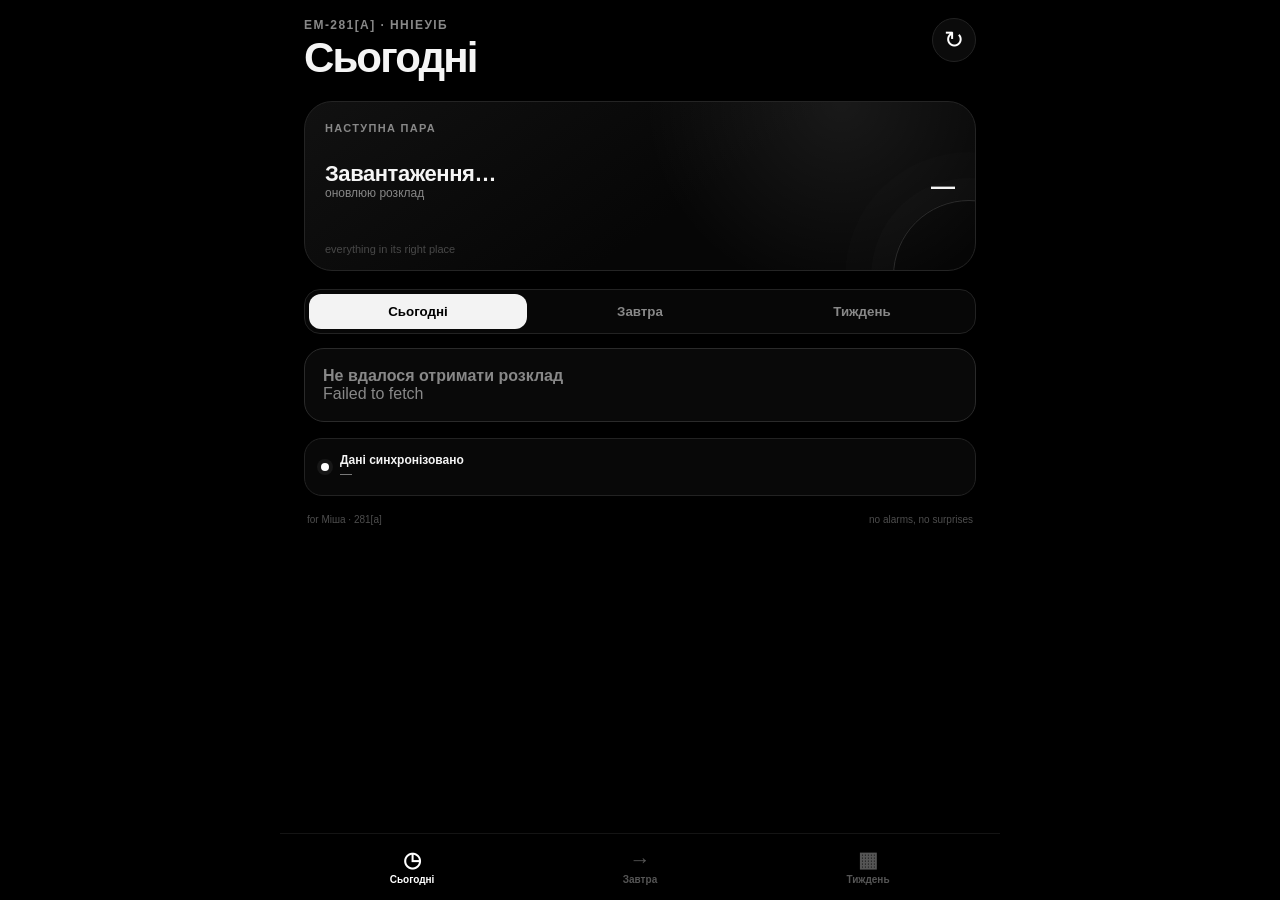
==== index.html @ ad5c4d09 "Add files via upload" ====
<!doctype html>
<html lang="uk"><head><meta charset="utf-8"><meta name="viewport" content="width=device-width,initial-scale=1,viewport-fit=cover"><meta name="theme-color" content="#000000"><meta name="apple-mobile-web-app-capable" content="yes"><meta name="apple-mobile-web-app-status-bar-style" content="black-translucent"><meta name="apple-mobile-web-app-title" content="ONTU"><title>ONTU Schedule</title><link rel="manifest" href="./manifest.json"><link rel="apple-touch-icon" href="./icons/icon-180.png"><link rel="stylesheet" href="./style.css"></head>
<body><main class="app"><header><div><div class="eyebrow">ЕМ-281[а] · ННІЕУіБ</div><h1 id="title">Сьогодні</h1></div><button id="refresh" class="round" aria-label="Оновити">↻</button></header>
<section class="hero"><div class="kicker">наступна пара</div><div class="heroRow"><div><div id="nextSubject" class="nextSubject">Завантаження…</div><div id="nextMeta" class="muted">оновлюю розклад</div></div><div id="nextTime" class="nextTime">—</div></div><div class="easter">everything in its right place</div></section>
<section id="weather" class="weather hidden"><div><b id="temp">—</b><span id="weatherText">Погода</span></div><span id="weatherExtra" class="muted"></span></section>
<div class="seg"><button class="active" data-view="today">Сьогодні</button><button data-view="tomorrow">Завтра</button><button data-view="week">Тиждень</button></div>
<section id="content"></section>
<section class="status"><span class="dot"></span><div><b>Дані синхронізовано</b><div id="updated" class="muted">—</div></div></section>
<footer><span>for Міша · 281[a]</span><span>no alarms, no surprises</span></footer></main>
<nav><button class="active" data-view="today"><span>◷</span>Сьогодні</button><button data-view="tomorrow"><span>→</span>Завтра</button><button data-view="week"><span>▦</span>Тиждень</button></nav>
<script src="./app.js" defer></script></body></html>
---- style.css ----
:root{--bg:#000;--card:#0b0b0b;--line:#222;--text:#f5f5f5;--muted:#888;--safe:env(safe-area-inset-bottom,0px)}*{box-sizing:border-box}html,body{margin:0;background:#000;color:var(--text);font-family:-apple-system,BlinkMacSystemFont,"SF Pro Display","SF Pro Text",Arial,sans-serif;-webkit-font-smoothing:antialiased}body{min-height:100vh}.app{width:min(720px,100%);margin:auto;padding:calc(18px + env(safe-area-inset-top,0px)) 18px calc(110px + var(--safe))}header{display:flex;justify-content:space-between;align-items:flex-start;margin-bottom:22px}.eyebrow{font-size:12px;letter-spacing:.12em;text-transform:uppercase;color:var(--muted);font-weight:700}h1{margin:5px 0 0;font-size:42px;line-height:1;letter-spacing:-.045em}.round{width:44px;height:44px;border-radius:50%;border:1px solid var(--line);background:#0b0b0b;color:#fff;font-size:24px}.hero{position:relative;overflow:hidden;border:1px solid #242424;border-radius:28px;background:radial-gradient(circle at 80% 0%,rgba(255,255,255,.08),transparent 35%),linear-gradient(145deg,#111,#060606 58%);padding:20px;min-height:170px}.hero:after{content:"";position:absolute;width:150px;height:150px;right:-70px;bottom:-82px;border:1px solid #2b2b2b;border-radius:50%;box-shadow:0 0 0 22px rgba(255,255,255,.012),0 0 0 48px rgba(255,255,255,.008)}.kicker{font-size:11px;letter-spacing:.12em;text-transform:uppercase;color:var(--muted);font-weight:700}.heroRow{display:flex;justify-content:space-between;align-items:flex-end;gap:14px;margin-top:28px}.nextSubject{font-size:22px;line-height:1.08;font-weight:800;letter-spacing:-.02em}.nextTime{font-size:24px;font-weight:800;white-space:nowrap}.easter{position:absolute;left:20px;bottom:15px;color:#484848;font-size:11px}.muted{color:var(--muted);font-size:12px}.weather{margin-top:12px;padding:15px 17px;border:1px solid var(--line);border-radius:20px;background:var(--card);display:flex;justify-content:space-between;align-items:center}.weather b{font-size:29px;margin-right:12px}.hidden{display:none!important}.seg{display:grid;grid-template-columns:repeat(3,1fr);gap:4px;margin:18px 0 14px;padding:4px;border:1px solid var(--line);border-radius:16px;background:#070707}.seg button{border:0;border-radius:12px;padding:10px 8px;background:transparent;color:var(--muted);font-weight:700}.seg button.active{background:#f3f3f3;color:#000}#content{display:grid;gap:10px}.dayHead{display:flex;justify-content:space-between;align-items:baseline;padding:8px 2px 4px}.dayHead h2{margin:0;font-size:19px}.dayHead span{color:#666;font-size:12px}.lesson{display:grid;grid-template-columns:56px minmax(0,1fr);gap:14px;padding:17px;border:1px solid var(--line);border-radius:20px;background:var(--card)}.lesson.current{border-color:#444;background:linear-gradient(90deg,rgba(255,255,255,.04),transparent 45%),var(--card)}.num strong{display:block;font-size:21px}.num span{font-size:10px;color:var(--muted);line-height:1.3}.top{display:flex;justify-content:space-between;gap:10px}.subject{font-size:16px;line-height:1.22;font-weight:750}.badge{flex:none;border:1px solid #2c2c2c;border-radius:999px;padding:5px 7px;color:#ccc;font-size:9px;text-transform:uppercase;font-weight:800}.meta{display:flex;flex-wrap:wrap;gap:7px 10px;margin-top:10px;color:var(--muted);font-size:12px}.zoom{display:inline-block;margin-top:12px;padding:8px 10px;border:1px solid #2a2a2a;border-radius:10px;color:#fff;text-decoration:none;font-size:12px;font-weight:700;background:#111}.empty{padding:44px 20px;text-align:center;border:1px dashed #242424;border-radius:20px;color:var(--muted)}.empty b{display:block;color:#fff;margin-bottom:7px}.empty small{display:block;margin-top:12px;color:#444}.status{display:flex;gap:11px;align-items:center;margin-top:16px;padding:14px 16px;border:1px solid var(--line);border-radius:18px;background:#080808;font-size:12px}.dot{width:8px;height:8px;background:#fff;border-radius:50%;box-shadow:0 0 0 4px rgba(255,255,255,.06)}footer{display:flex;justify-content:space-between;gap:12px;margin:18px 3px 0;color:#4d4d4d;font-size:10px}nav{position:fixed;left:50%;bottom:0;transform:translateX(-50%);width:min(720px,100%);display:grid;grid-template-columns:repeat(3,1fr);padding:10px 18px calc(10px + var(--safe));border-top:1px solid rgba(255,255,255,.08);background:rgba(0,0,0,.88);backdrop-filter:blur(22px);-webkit-backdrop-filter:blur(22px)}nav button{border:0;background:transparent;color:#555;display:grid;justify-items:center;gap:4px;padding:5px;font-size:10px;font-weight:700}nav button span{font-size:21px;line-height:1}nav button.active{color:#fff}.skeleton{height:98px;border-radius:20px;border:1px solid #161616;background:linear-gradient(90deg,#0a0a0a,#151515,#0a0a0a);background-size:200% 100%;animation:shimmer 1.2s infinite}@keyframes shimmer{to{background-position:-200% 0}}.error{padding:18px;border:1px solid #2a2a2a;border-radius:20px;background:#090909;color:var(--muted)}@media(min-width:700px){.app{padding-left:24px;padding-right:24px}.lesson{grid-template-columns:68px minmax(0,1fr)}}
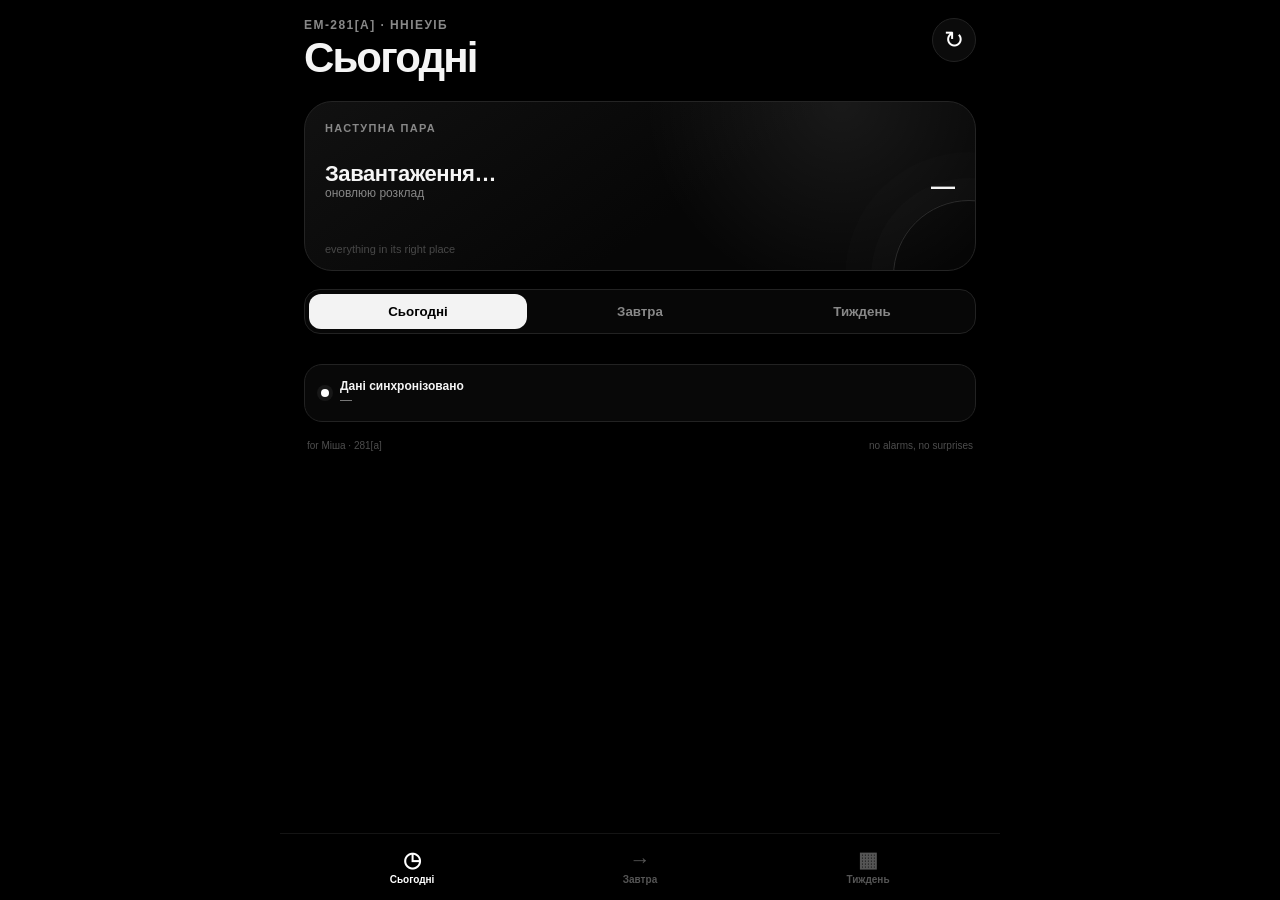
==== commit 16da9bd0: "Update index.html" ====
--- a/index.html
+++ b/index.html
@@ -8,4 +8,4 @@
 <section class="status"><span class="dot"></span><div><b>Дані синхронізовано</b><div id="updated" class="muted">—</div></div></section>
 <footer><span>for Міша · 281[a]</span><span>no alarms, no surprises</span></footer></main>
 <nav><button class="active" data-view="today"><span>◷</span>Сьогодні</button><button data-view="tomorrow"><span>→</span>Завтра</button><button data-view="week"><span>▦</span>Тиждень</button></nav>
-<script src="./app.js" defer></script></body></html>
+<script src="./app.js?v=5" defer></script></body></html>
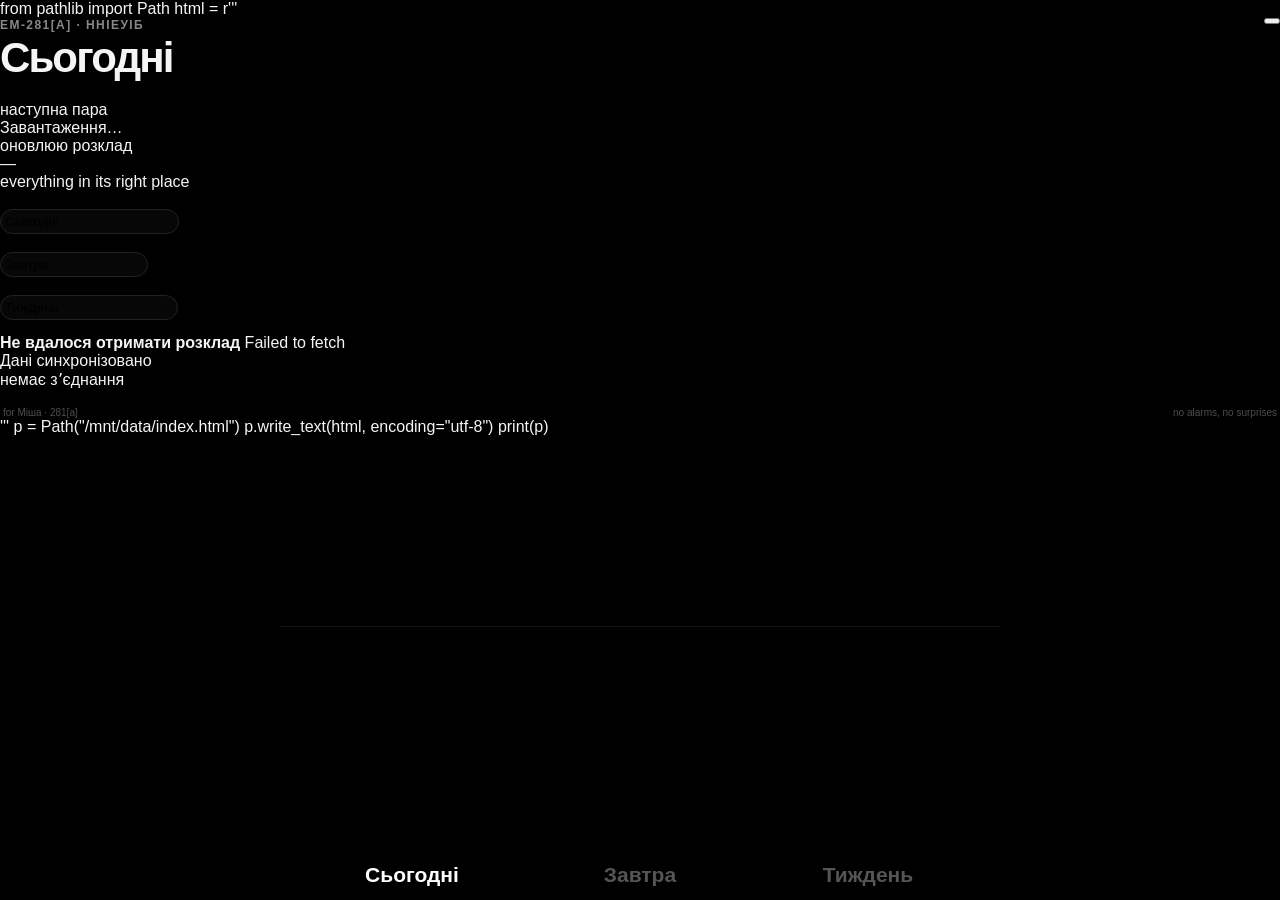
==== commit c621ee98: "Update index.html" ====
--- a/index.html
+++ b/index.html
@@ -1,11 +1,111 @@
-<!doctype html>
-<html lang="uk"><head><meta charset="utf-8"><meta name="viewport" content="width=device-width,initial-scale=1,viewport-fit=cover"><meta name="theme-color" content="#000000"><meta name="apple-mobile-web-app-capable" content="yes"><meta name="apple-mobile-web-app-status-bar-style" content="black-translucent"><meta name="apple-mobile-web-app-title" content="ONTU"><title>ONTU Schedule</title><link rel="manifest" href="./manifest.json"><link rel="apple-touch-icon" href="./icons/icon-180.png"><link rel="stylesheet" href="./style.css"></head>
-<body><main class="app"><header><div><div class="eyebrow">ЕМ-281[а] · ННІЕУіБ</div><h1 id="title">Сьогодні</h1></div><button id="refresh" class="round" aria-label="Оновити">↻</button></header>
-<section class="hero"><div class="kicker">наступна пара</div><div class="heroRow"><div><div id="nextSubject" class="nextSubject">Завантаження…</div><div id="nextMeta" class="muted">оновлюю розклад</div></div><div id="nextTime" class="nextTime">—</div></div><div class="easter">everything in its right place</div></section>
-<section id="weather" class="weather hidden"><div><b id="temp">—</b><span id="weatherText">Погода</span></div><span id="weatherExtra" class="muted"></span></section>
-<div class="seg"><button class="active" data-view="today">Сьогодні</button><button data-view="tomorrow">Завтра</button><button data-view="week">Тиждень</button></div>
-<section id="content"></section>
-<section class="status"><span class="dot"></span><div><b>Дані синхронізовано</b><div id="updated" class="muted">—</div></div></section>
-<footer><span>for Міша · 281[a]</span><span>no alarms, no surprises</span></footer></main>
-<nav><button class="active" data-view="today"><span>◷</span>Сьогодні</button><button data-view="tomorrow"><span>→</span>Завтра</button><button data-view="week"><span>▦</span>Тиждень</button></nav>
-<script src="./app.js?v=5" defer></script></body></html>
+from pathlib import Path
+
+html = r'''<!doctype html>
+<html lang="uk">
+<head>
+  <meta charset="utf-8" />
+  <meta name="viewport" content="width=device-width, initial-scale=1, viewport-fit=cover" />
+  <meta name="theme-color" content="#000000" />
+
+  <meta name="apple-mobile-web-app-capable" content="yes" />
+  <meta name="mobile-web-app-capable" content="yes" />
+  <meta name="apple-mobile-web-app-status-bar-style" content="black-translucent" />
+  <meta name="apple-mobile-web-app-title" content="ONTU" />
+
+  <title>ONTU Schedule</title>
+
+  <link rel="manifest" href="./manifest.json" />
+  <link rel="apple-touch-icon" href="./icons/icon-180.png" />
+  <link rel="icon" href="./icons/icon-192.png" />
+  <link rel="stylesheet" href="./style.css" />
+</head>
+
+<body>
+  <div class="noise" aria-hidden="true"></div>
+
+  <main class="app-shell">
+    <header class="topbar">
+      <div>
+        <div class="eyebrow">ЕМ-281[а] · ННІЕУіБ</div>
+        <h1 id="screenTitle">Сьогодні</h1>
+      </div>
+
+      <button id="refreshBtn" class="icon-btn" aria-label="Оновити">
+        <svg viewBox="0 0 24 24" aria-hidden="true">
+          <path d="M20 12a8 8 0 1 1-2.34-5.66M20 4v6h-6"/>
+        </svg>
+      </button>
+    </header>
+
+    <section id="heroCard" class="hero-card">
+      <div class="hero-kicker">наступна пара</div>
+
+      <div class="hero-main">
+        <div>
+          <div id="nextSubject" class="hero-subject">Завантаження…</div>
+          <div id="nextMeta" class="hero-meta">оновлюю розклад</div>
+        </div>
+
+        <div id="nextTime" class="hero-time">—</div>
+      </div>
+
+      <div class="hero-quote">everything in its right place</div>
+    </section>
+
+    <section class="segmented" role="tablist" aria-label="Період">
+      <button class="seg active" data-view="today">Сьогодні</button>
+      <button class="seg" data-view="tomorrow">Завтра</button>
+      <button class="seg" data-view="week">Тиждень</button>
+    </section>
+
+    <section id="content" class="content" aria-live="polite"></section>
+
+    <section class="status-card">
+      <div class="status-dot"></div>
+
+      <div>
+        <div class="status-title">Дані синхронізовано</div>
+        <div id="updatedAt" class="status-subtitle">—</div>
+      </div>
+    </section>
+
+    <footer>
+      <span>for Міша · 281[a]</span>
+      <span class="footer-note">no alarms, no surprises</span>
+    </footer>
+  </main>
+
+  <nav class="bottom-nav" aria-label="Навігація">
+    <button class="nav-item active" data-view="today">
+      <svg viewBox="0 0 24 24" aria-hidden="true">
+        <rect x="3" y="5" width="18" height="16" rx="3"/>
+        <path d="M8 3v4M16 3v4M3 10h18"/>
+      </svg>
+      <span>Сьогодні</span>
+    </button>
+
+    <button class="nav-item" data-view="tomorrow">
+      <svg viewBox="0 0 24 24" aria-hidden="true">
+        <path d="M5 12h14M13 6l6 6-6 6"/>
+      </svg>
+      <span>Завтра</span>
+    </button>
+
+    <button class="nav-item" data-view="week">
+      <svg viewBox="0 0 24 24" aria-hidden="true">
+        <path d="M4 7h16M7 3v4M17 3v4"/>
+        <rect x="3" y="5" width="18" height="16" rx="3"/>
+        <path d="M7 12h2M11 12h2M15 12h2M7 16h2M11 16h2M15 16h2"/>
+      </svg>
+      <span>Тиждень</span>
+    </button>
+  </nav>
+
+  <script src="./app.js?v=6" defer></script>
+</body>
+</html>
+'''
+
+p = Path("/mnt/data/index.html")
+p.write_text(html, encoding="utf-8")
+print(p)
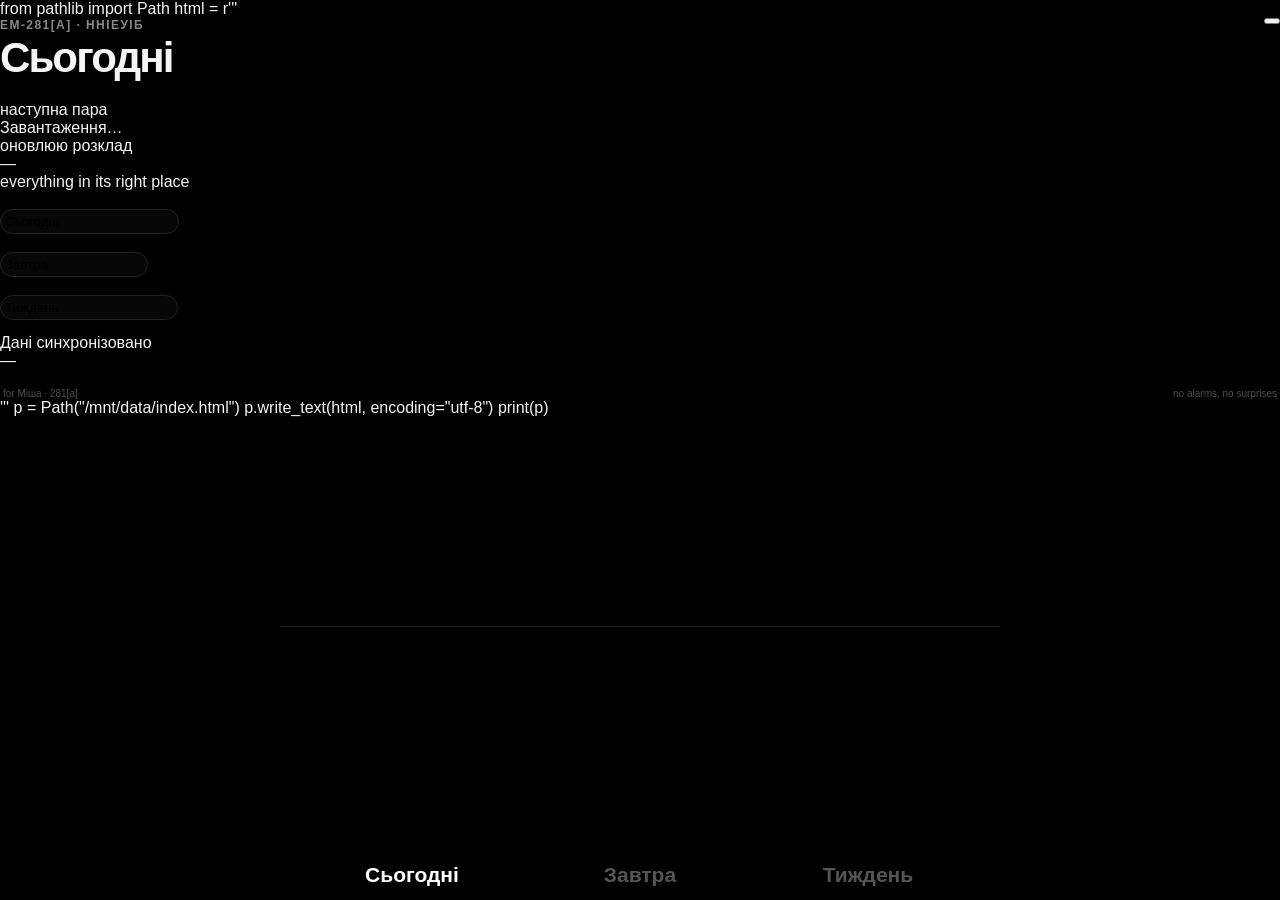
==== commit f56cca2e: "Update index.html" ====
--- a/index.html
+++ b/index.html
@@ -101,7 +101,7 @@
     </button>
   </nav>
 
-  <script src="./app.js?v=6" defer></script>
+  <script src="./app.js?v=7" defer></script>
 </body>
 </html>
 '''
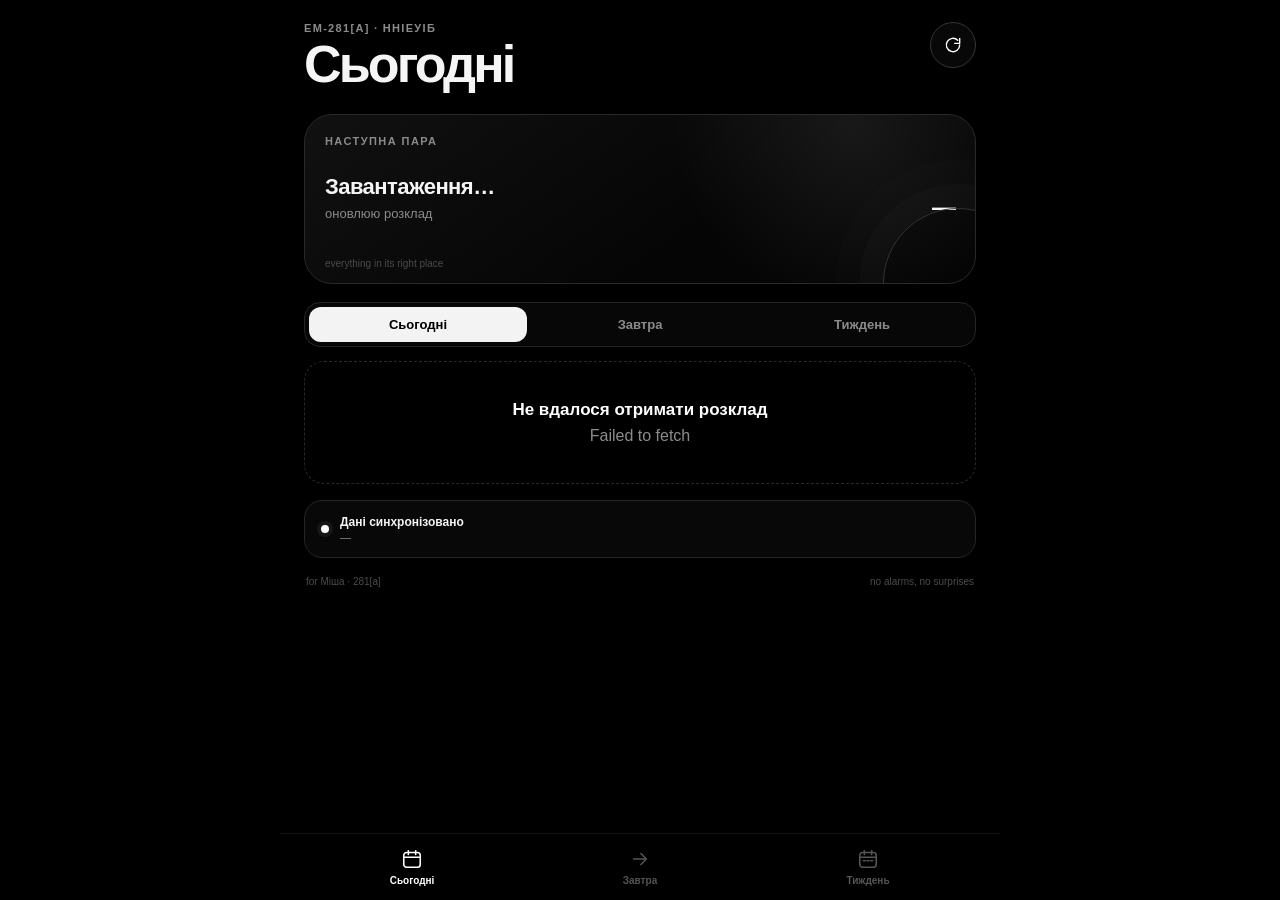
==== commit 7df2d070: "Add files via upload" ====
--- a/index.html
+++ b/index.html
@@ -1,111 +1,87 @@
-from pathlib import Path
-
-html = r'''<!doctype html>
+<!doctype html>
 <html lang="uk">
 <head>
-  <meta charset="utf-8" />
-  <meta name="viewport" content="width=device-width, initial-scale=1, viewport-fit=cover" />
-  <meta name="theme-color" content="#000000" />
-
-  <meta name="apple-mobile-web-app-capable" content="yes" />
-  <meta name="mobile-web-app-capable" content="yes" />
-  <meta name="apple-mobile-web-app-status-bar-style" content="black-translucent" />
-  <meta name="apple-mobile-web-app-title" content="ONTU" />
-
+  <meta charset="utf-8">
+  <meta name="viewport" content="width=device-width,initial-scale=1,viewport-fit=cover">
+  <meta name="theme-color" content="#000000">
+  <meta name="apple-mobile-web-app-capable" content="yes">
+  <meta name="mobile-web-app-capable" content="yes">
+  <meta name="apple-mobile-web-app-status-bar-style" content="black-translucent">
+  <meta name="apple-mobile-web-app-title" content="ONTU">
   <title>ONTU Schedule</title>
 
-  <link rel="manifest" href="./manifest.json" />
-  <link rel="apple-touch-icon" href="./icons/icon-180.png" />
-  <link rel="icon" href="./icons/icon-192.png" />
-  <link rel="stylesheet" href="./style.css" />
+  <link rel="manifest" href="./manifest.json">
+  <link rel="apple-touch-icon" href="./icons/icon-180.png">
+  <link rel="icon" href="./icons/icon-192.png">
+  <link rel="stylesheet" href="./style.css?v=clean1">
 </head>
-
 <body>
-  <div class="noise" aria-hidden="true"></div>
-
-  <main class="app-shell">
-    <header class="topbar">
+  <main class="app">
+    <header class="header">
       <div>
         <div class="eyebrow">ЕМ-281[а] · ННІЕУіБ</div>
         <h1 id="screenTitle">Сьогодні</h1>
       </div>
-
-      <button id="refreshBtn" class="icon-btn" aria-label="Оновити">
+      <button id="refreshBtn" class="round-btn" type="button" aria-label="Оновити">
         <svg viewBox="0 0 24 24" aria-hidden="true">
           <path d="M20 12a8 8 0 1 1-2.34-5.66M20 4v6h-6"/>
         </svg>
       </button>
     </header>
 
-    <section id="heroCard" class="hero-card">
-      <div class="hero-kicker">наступна пара</div>
-
-      <div class="hero-main">
-        <div>
+    <section class="hero">
+      <div class="hero-label">наступна пара</div>
+      <div class="hero-row">
+        <div class="hero-copy">
           <div id="nextSubject" class="hero-subject">Завантаження…</div>
           <div id="nextMeta" class="hero-meta">оновлюю розклад</div>
         </div>
-
         <div id="nextTime" class="hero-time">—</div>
       </div>
-
-      <div class="hero-quote">everything in its right place</div>
+      <div class="hero-easter">everything in its right place</div>
+      <div class="hero-orbit" aria-hidden="true"></div>
     </section>
 
-    <section class="segmented" role="tablist" aria-label="Період">
-      <button class="seg active" data-view="today">Сьогодні</button>
-      <button class="seg" data-view="tomorrow">Завтра</button>
-      <button class="seg" data-view="week">Тиждень</button>
+    <div class="tabs" role="tablist">
+      <button class="tab active" data-view="today" type="button">Сьогодні</button>
+      <button class="tab" data-view="tomorrow" type="button">Завтра</button>
+      <button class="tab" data-view="week" type="button">Тиждень</button>
+    </div>
+
+    <section id="content" class="content" aria-live="polite">
+      <div class="skeleton"></div>
+      <div class="skeleton"></div>
     </section>
 
-    <section id="content" class="content" aria-live="polite"></section>
-
-    <section class="status-card">
-      <div class="status-dot"></div>
-
+    <section class="sync">
+      <span class="sync-dot"></span>
       <div>
-        <div class="status-title">Дані синхронізовано</div>
-        <div id="updatedAt" class="status-subtitle">—</div>
+        <div class="sync-title">Дані синхронізовано</div>
+        <div id="updatedAt" class="sync-sub">—</div>
       </div>
     </section>
 
-    <footer>
+    <footer class="footer">
       <span>for Міша · 281[a]</span>
-      <span class="footer-note">no alarms, no surprises</span>
+      <span>no alarms, no surprises</span>
     </footer>
   </main>
 
-  <nav class="bottom-nav" aria-label="Навігація">
-    <button class="nav-item active" data-view="today">
-      <svg viewBox="0 0 24 24" aria-hidden="true">
-        <rect x="3" y="5" width="18" height="16" rx="3"/>
-        <path d="M8 3v4M16 3v4M3 10h18"/>
-      </svg>
+  <nav class="bottom-nav">
+    <button class="nav-btn active" data-view="today" type="button">
+      <svg viewBox="0 0 24 24"><rect x="3" y="5" width="18" height="16" rx="3"/><path d="M8 3v4M16 3v4M3 10h18"/></svg>
       <span>Сьогодні</span>
     </button>
-
-    <button class="nav-item" data-view="tomorrow">
-      <svg viewBox="0 0 24 24" aria-hidden="true">
-        <path d="M5 12h14M13 6l6 6-6 6"/>
-      </svg>
+    <button class="nav-btn" data-view="tomorrow" type="button">
+      <svg viewBox="0 0 24 24"><path d="M5 12h14M13 6l6 6-6 6"/></svg>
       <span>Завтра</span>
     </button>
-
-    <button class="nav-item" data-view="week">
-      <svg viewBox="0 0 24 24" aria-hidden="true">
-        <path d="M4 7h16M7 3v4M17 3v4"/>
-        <rect x="3" y="5" width="18" height="16" rx="3"/>
-        <path d="M7 12h2M11 12h2M15 12h2M7 16h2M11 16h2M15 16h2"/>
-      </svg>
+    <button class="nav-btn" data-view="week" type="button">
+      <svg viewBox="0 0 24 24"><rect x="3" y="5" width="18" height="16" rx="3"/><path d="M8 3v4M16 3v4M3 10h18M7 14h2M11 14h2M15 14h2"/></svg>
       <span>Тиждень</span>
     </button>
   </nav>
 
-  <script src="./app.js?v=7" defer></script>
+  <script src="./app.js?v=clean1" defer></script>
 </body>
 </html>
-'''
-
-p = Path("/mnt/data/index.html")
-p.write_text(html, encoding="utf-8")
-print(p)
--- a/style.css
+++ b/style.css
@@ -1 +1,217 @@
-:root{--bg:#000;--card:#0b0b0b;--line:#222;--text:#f5f5f5;--muted:#888;--safe:env(safe-area-inset-bottom,0px)}*{box-sizing:border-box}html,body{margin:0;background:#000;color:var(--text);font-family:-apple-system,BlinkMacSystemFont,"SF Pro Display","SF Pro Text",Arial,sans-serif;-webkit-font-smoothing:antialiased}body{min-height:100vh}.app{width:min(720px,100%);margin:auto;padding:calc(18px + env(safe-area-inset-top,0px)) 18px calc(110px + var(--safe))}header{display:flex;justify-content:space-between;align-items:flex-start;margin-bottom:22px}.eyebrow{font-size:12px;letter-spacing:.12em;text-transform:uppercase;color:var(--muted);font-weight:700}h1{margin:5px 0 0;font-size:42px;line-height:1;letter-spacing:-.045em}.round{width:44px;height:44px;border-radius:50%;border:1px solid var(--line);background:#0b0b0b;color:#fff;font-size:24px}.hero{position:relative;overflow:hidden;border:1px solid #242424;border-radius:28px;background:radial-gradient(circle at 80% 0%,rgba(255,255,255,.08),transparent 35%),linear-gradient(145deg,#111,#060606 58%);padding:20px;min-height:170px}.hero:after{content:"";position:absolute;width:150px;height:150px;right:-70px;bottom:-82px;border:1px solid #2b2b2b;border-radius:50%;box-shadow:0 0 0 22px rgba(255,255,255,.012),0 0 0 48px rgba(255,255,255,.008)}.kicker{font-size:11px;letter-spacing:.12em;text-transform:uppercase;color:var(--muted);font-weight:700}.heroRow{display:flex;justify-content:space-between;align-items:flex-end;gap:14px;margin-top:28px}.nextSubject{font-size:22px;line-height:1.08;font-weight:800;letter-spacing:-.02em}.nextTime{font-size:24px;font-weight:800;white-space:nowrap}.easter{position:absolute;left:20px;bottom:15px;color:#484848;font-size:11px}.muted{color:var(--muted);font-size:12px}.weather{margin-top:12px;padding:15px 17px;border:1px solid var(--line);border-radius:20px;background:var(--card);display:flex;justify-content:space-between;align-items:center}.weather b{font-size:29px;margin-right:12px}.hidden{display:none!important}.seg{display:grid;grid-template-columns:repeat(3,1fr);gap:4px;margin:18px 0 14px;padding:4px;border:1px solid var(--line);border-radius:16px;background:#070707}.seg button{border:0;border-radius:12px;padding:10px 8px;background:transparent;color:var(--muted);font-weight:700}.seg button.active{background:#f3f3f3;color:#000}#content{display:grid;gap:10px}.dayHead{display:flex;justify-content:space-between;align-items:baseline;padding:8px 2px 4px}.dayHead h2{margin:0;font-size:19px}.dayHead span{color:#666;font-size:12px}.lesson{display:grid;grid-template-columns:56px minmax(0,1fr);gap:14px;padding:17px;border:1px solid var(--line);border-radius:20px;background:var(--card)}.lesson.current{border-color:#444;background:linear-gradient(90deg,rgba(255,255,255,.04),transparent 45%),var(--card)}.num strong{display:block;font-size:21px}.num span{font-size:10px;color:var(--muted);line-height:1.3}.top{display:flex;justify-content:space-between;gap:10px}.subject{font-size:16px;line-height:1.22;font-weight:750}.badge{flex:none;border:1px solid #2c2c2c;border-radius:999px;padding:5px 7px;color:#ccc;font-size:9px;text-transform:uppercase;font-weight:800}.meta{display:flex;flex-wrap:wrap;gap:7px 10px;margin-top:10px;color:var(--muted);font-size:12px}.zoom{display:inline-block;margin-top:12px;padding:8px 10px;border:1px solid #2a2a2a;border-radius:10px;color:#fff;text-decoration:none;font-size:12px;font-weight:700;background:#111}.empty{padding:44px 20px;text-align:center;border:1px dashed #242424;border-radius:20px;color:var(--muted)}.empty b{display:block;color:#fff;margin-bottom:7px}.empty small{display:block;margin-top:12px;color:#444}.status{display:flex;gap:11px;align-items:center;margin-top:16px;padding:14px 16px;border:1px solid var(--line);border-radius:18px;background:#080808;font-size:12px}.dot{width:8px;height:8px;background:#fff;border-radius:50%;box-shadow:0 0 0 4px rgba(255,255,255,.06)}footer{display:flex;justify-content:space-between;gap:12px;margin:18px 3px 0;color:#4d4d4d;font-size:10px}nav{position:fixed;left:50%;bottom:0;transform:translateX(-50%);width:min(720px,100%);display:grid;grid-template-columns:repeat(3,1fr);padding:10px 18px calc(10px + var(--safe));border-top:1px solid rgba(255,255,255,.08);background:rgba(0,0,0,.88);backdrop-filter:blur(22px);-webkit-backdrop-filter:blur(22px)}nav button{border:0;background:transparent;color:#555;display:grid;justify-items:center;gap:4px;padding:5px;font-size:10px;font-weight:700}nav button span{font-size:21px;line-height:1}nav button.active{color:#fff}.skeleton{height:98px;border-radius:20px;border:1px solid #161616;background:linear-gradient(90deg,#0a0a0a,#151515,#0a0a0a);background-size:200% 100%;animation:shimmer 1.2s infinite}@keyframes shimmer{to{background-position:-200% 0}}.error{padding:18px;border:1px solid #2a2a2a;border-radius:20px;background:#090909;color:var(--muted)}@media(min-width:700px){.app{padding-left:24px;padding-right:24px}.lesson{grid-template-columns:68px minmax(0,1fr)}}
+:root{
+  --bg:#000;
+  --card:#0a0a0a;
+  --card2:#0f0f0f;
+  --line:#252525;
+  --line2:#353535;
+  --text:#f5f5f5;
+  --muted:#8b8b8b;
+  --dim:#4f4f4f;
+  --radius:22px;
+  --safe:env(safe-area-inset-bottom,0px);
+}
+*{box-sizing:border-box}
+html{background:#000}
+body{
+  margin:0;
+  min-height:100vh;
+  background:#000;
+  color:var(--text);
+  font-family:-apple-system,BlinkMacSystemFont,"SF Pro Display","SF Pro Text",Inter,Arial,sans-serif;
+  -webkit-font-smoothing:antialiased;
+}
+button{font:inherit}
+.app{
+  width:min(720px,100%);
+  margin:0 auto;
+  padding:calc(22px + env(safe-area-inset-top,0px)) 18px calc(110px + var(--safe));
+}
+.header{
+  display:flex;
+  justify-content:space-between;
+  align-items:flex-start;
+  gap:16px;
+  margin-bottom:24px;
+}
+.eyebrow{
+  color:var(--muted);
+  text-transform:uppercase;
+  letter-spacing:.12em;
+  font-size:11px;
+  font-weight:700;
+}
+h1{
+  margin:5px 0 0;
+  font-size:clamp(38px,9vw,52px);
+  line-height:.98;
+  letter-spacing:-.055em;
+  font-weight:800;
+}
+.round-btn{
+  width:46px;height:46px;border-radius:50%;
+  border:1px solid var(--line2);
+  background:#080808;color:#fff;
+  display:grid;place-items:center;
+  cursor:pointer;
+}
+.round-btn svg,.nav-btn svg,.meta svg,.zoom svg{
+  fill:none;stroke:currentColor;stroke-width:1.7;
+  stroke-linecap:round;stroke-linejoin:round;
+}
+.round-btn svg{width:20px}
+.round-btn.loading svg{animation:spin .8s linear infinite}
+@keyframes spin{to{transform:rotate(360deg)}}
+
+.hero{
+  position:relative;
+  min-height:170px;
+  padding:20px;
+  border-radius:28px;
+  border:1px solid #292929;
+  overflow:hidden;
+  background:
+    radial-gradient(circle at 82% 6%,rgba(255,255,255,.08),transparent 32%),
+    linear-gradient(145deg,#111,#050505 62%);
+}
+.hero-label{
+  font-size:11px;
+  text-transform:uppercase;
+  letter-spacing:.13em;
+  color:var(--muted);
+  font-weight:750;
+}
+.hero-row{
+  display:flex;align-items:flex-end;justify-content:space-between;
+  gap:18px;margin-top:28px;
+}
+.hero-copy{min-width:0}
+.hero-subject{
+  font-size:22px;line-height:1.08;
+  letter-spacing:-.025em;font-weight:790;
+}
+.hero-meta{margin-top:7px;color:var(--muted);font-size:13px}
+.hero-time{
+  white-space:nowrap;
+  font-size:24px;font-weight:780;letter-spacing:-.04em;
+  font-variant-numeric:tabular-nums;
+}
+.hero-easter{
+  position:absolute;left:20px;bottom:14px;
+  font-size:10px;color:#4a4a4a;
+}
+.hero-orbit{
+  position:absolute;right:-58px;bottom:-75px;
+  width:150px;height:150px;border:1px solid #333;border-radius:50%;
+  box-shadow:0 0 0 24px rgba(255,255,255,.015),0 0 0 48px rgba(255,255,255,.008);
+}
+
+.tabs{
+  margin:18px 0 14px;
+  display:grid;grid-template-columns:repeat(3,1fr);
+  gap:4px;padding:4px;border-radius:16px;
+  border:1px solid var(--line);background:#070707;
+}
+.tab{
+  border:0;background:transparent;color:var(--muted);
+  border-radius:12px;padding:10px 8px;
+  font-size:13px;font-weight:700;cursor:pointer;
+}
+.tab.active{background:#f3f3f3;color:#000}
+
+.content{display:grid;gap:10px}
+.day-head{
+  padding:8px 2px 3px;
+  display:flex;align-items:baseline;justify-content:space-between;
+}
+.day-head h2{
+  margin:0;font-size:19px;letter-spacing:-.025em;
+}
+.day-head span{font-size:12px;color:var(--dim)}
+.lesson{
+  display:grid;grid-template-columns:60px minmax(0,1fr);
+  gap:14px;padding:17px;
+  border:1px solid var(--line);border-radius:20px;
+  background:var(--card);
+}
+.lesson.current{
+  border-color:#494949;
+  background:linear-gradient(90deg,rgba(255,255,255,.045),transparent 55%),var(--card);
+}
+.pair{
+  display:flex;flex-direction:column;gap:4px;color:var(--muted);
+  font-variant-numeric:tabular-nums;
+}
+.pair strong{font-size:22px;color:#fff;line-height:1}
+.pair span{font-size:10px;line-height:1.3}
+.lesson-main{min-width:0}
+.lesson-top{
+  display:flex;justify-content:space-between;align-items:flex-start;gap:10px;
+}
+.subject{
+  font-size:16px;font-weight:740;line-height:1.22;letter-spacing:-.015em;
+}
+.badge{
+  flex:0 0 auto;
+  border:1px solid #2d2d2d;border-radius:999px;
+  padding:5px 7px;color:#cfcfcf;
+  font-size:9px;font-weight:780;letter-spacing:.055em;text-transform:uppercase;
+}
+.meta-row{
+  display:flex;flex-wrap:wrap;gap:7px 10px;
+  margin-top:9px;color:var(--muted);font-size:12px;
+}
+.meta{display:inline-flex;align-items:center;gap:5px}
+.meta svg{width:13px;height:13px}
+.zoom{
+  margin-top:11px;display:inline-flex;align-items:center;gap:7px;
+  padding:8px 10px;border:1px solid #2d2d2d;border-radius:10px;
+  background:#111;color:#fff;text-decoration:none;font-size:12px;font-weight:680;
+}
+.zoom svg{width:14px;height:14px}
+.empty,.error{
+  padding:38px 20px;border-radius:20px;
+  border:1px dashed #292929;text-align:center;color:var(--muted);
+}
+.empty strong,.error strong{display:block;color:#fff;margin-bottom:7px;font-size:17px}
+.tiny{margin-top:12px;color:#454545;font-size:10px}
+.skeleton{
+  height:98px;border-radius:20px;border:1px solid #171717;
+  background:linear-gradient(90deg,#090909,#151515,#090909);
+  background-size:200% 100%;animation:shimmer 1.15s infinite;
+}
+@keyframes shimmer{to{background-position:-200% 0}}
+
+.sync{
+  margin-top:16px;padding:14px 16px;
+  display:flex;align-items:center;gap:11px;
+  border-radius:18px;border:1px solid var(--line);background:#080808;
+}
+.sync-dot{
+  width:8px;height:8px;border-radius:50%;background:#fff;
+  box-shadow:0 0 0 4px rgba(255,255,255,.06);
+}
+.sync-title{font-size:12px;font-weight:700}
+.sync-sub{font-size:11px;color:var(--muted);margin-top:2px}
+.footer{
+  margin:18px 2px 0;display:flex;justify-content:space-between;gap:15px;
+  color:#4b4b4b;font-size:10px;
+}
+.bottom-nav{
+  position:fixed;left:50%;bottom:0;transform:translateX(-50%);
+  width:min(720px,100%);
+  display:grid;grid-template-columns:repeat(3,1fr);
+  padding:10px 18px calc(10px + var(--safe));
+  border-top:1px solid rgba(255,255,255,.08);
+  background:rgba(0,0,0,.9);
+  -webkit-backdrop-filter:blur(20px);backdrop-filter:blur(20px);
+}
+.nav-btn{
+  border:0;background:transparent;color:#555;
+  display:grid;justify-items:center;gap:5px;padding:4px;cursor:pointer;
+  font-size:10px;font-weight:680;
+}
+.nav-btn svg{width:22px;height:22px}
+.nav-btn.active{color:#fff}
+@media(min-width:700px){
+  .app{padding-left:24px;padding-right:24px}
+}
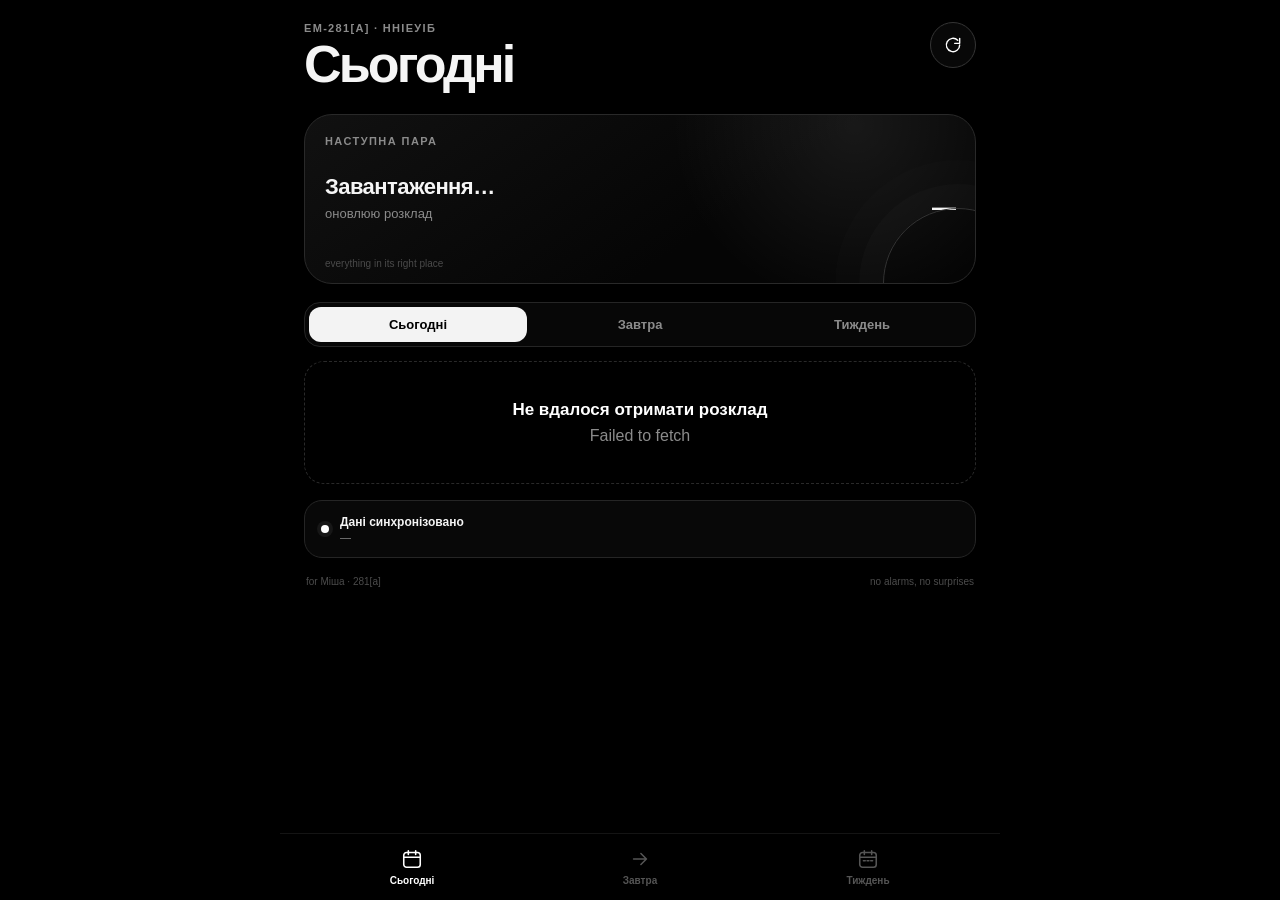
==== commit acb5d6c1: "Add files via upload" ====
--- a/index.html
+++ b/index.html
@@ -13,7 +13,7 @@
   <link rel="manifest" href="./manifest.json">
   <link rel="apple-touch-icon" href="./icons/icon-180.png">
   <link rel="icon" href="./icons/icon-192.png">
-  <link rel="stylesheet" href="./style.css?v=clean1">
+  <link rel="stylesheet" href="./style.css?v=clean2">
 </head>
 <body>
   <main class="app">
@@ -82,6 +82,6 @@
     </button>
   </nav>
 
-  <script src="./app.js?v=clean1" defer></script>
+  <script src="./app.js?v=clean2" defer></script>
 </body>
 </html>
